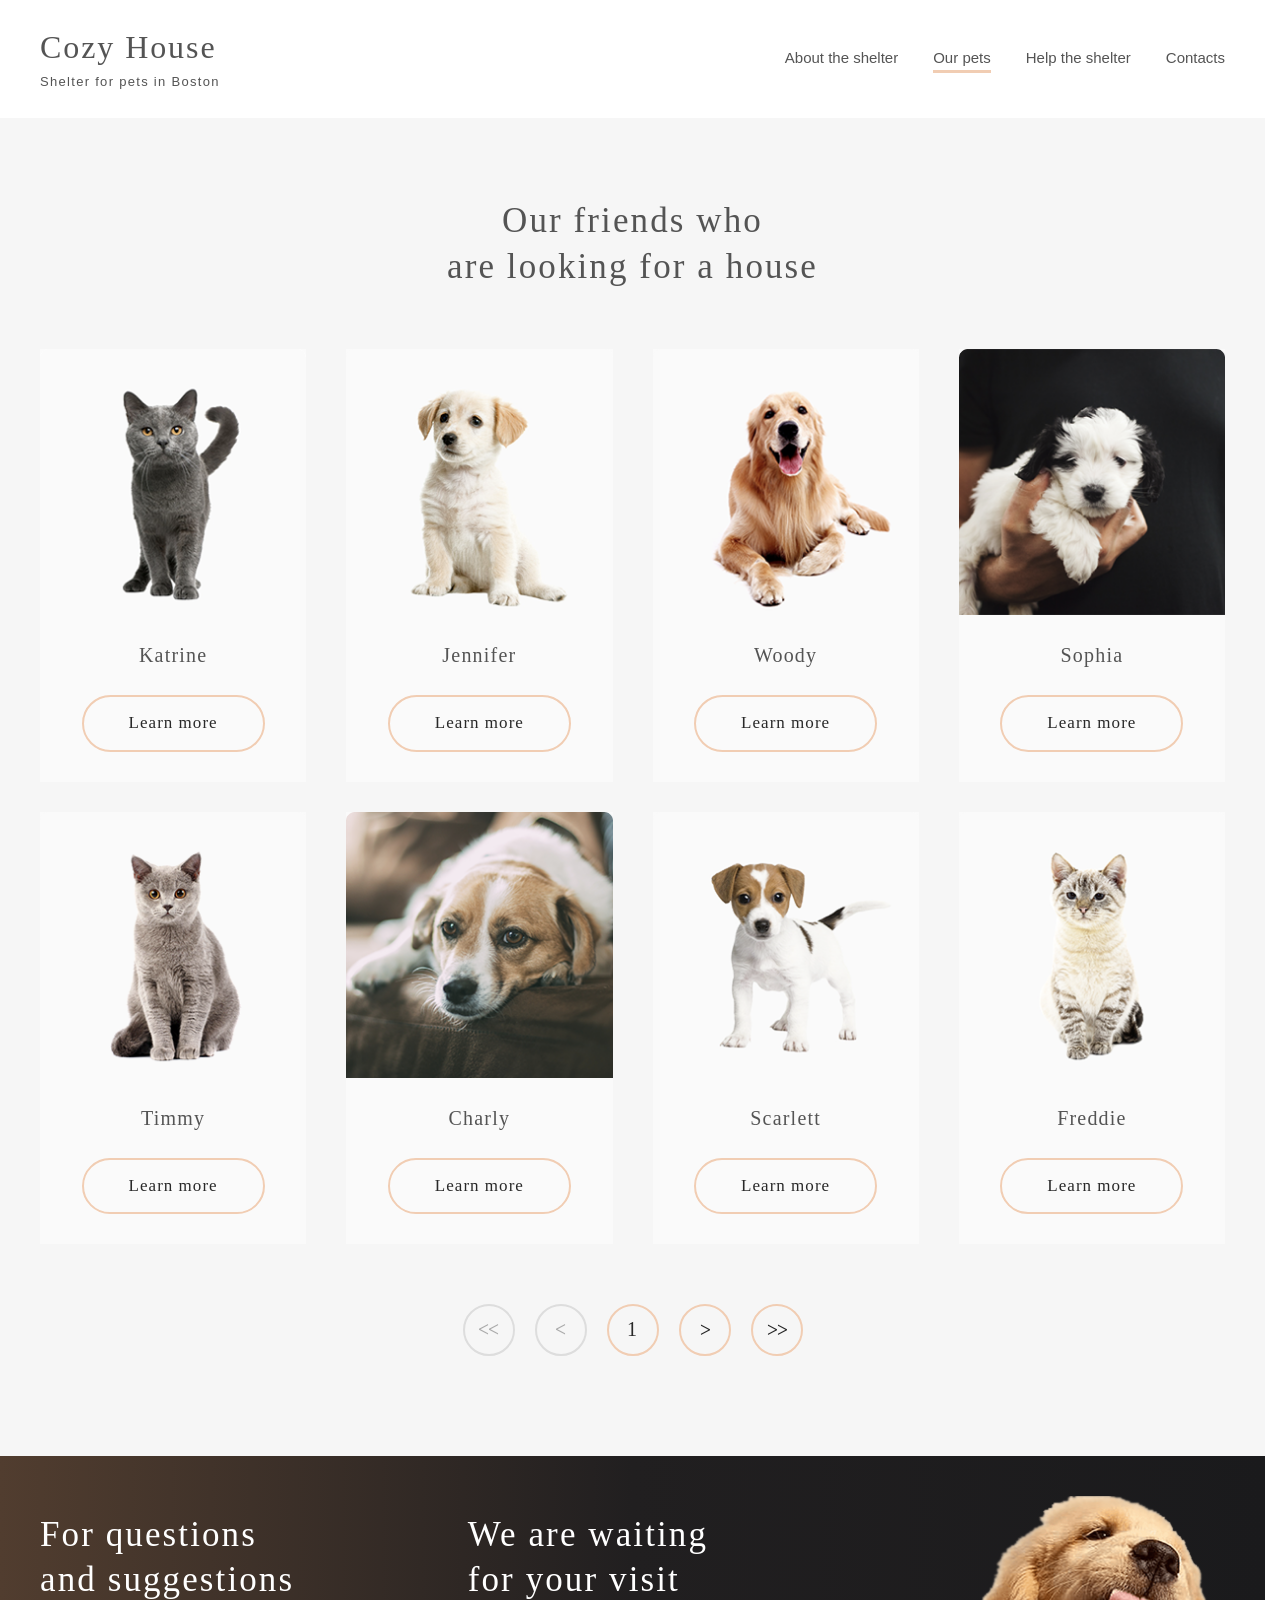
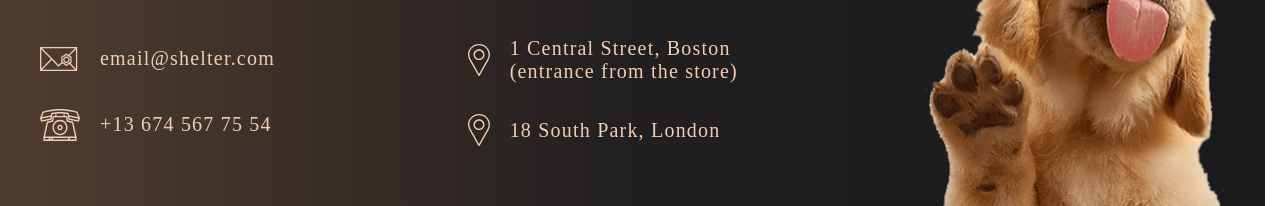
==== pets.html @ a8f91be3 "fix(part1): semantic HTML (Mon, Jun 15, 2026 10:44:38 PM)" ====
<!DOCTYPE html>
<html lang="en" dir="ltr">
<head>
    <meta charset="UTF-8">
    <title>Shelter - Our Pets</title>
    <meta name="description" content="Browse our pets available for adoption at the animal shelter. Meet our dogs, cats, and other animals searching for their forever home.">
    <link rel="stylesheet" href="./css/styles.css">
    <script src="./js/main.js" defer></script>

    <!-- Favicons -->
    <link rel="icon" type="image/png" href="./assets/favicon/favicon-96x96.png" sizes="96x96">
    <link rel="icon" type="image/svg+xml" href="./assets/favicon/favicon.svg">
    <link rel="shortcut icon" href="./assets/favicon/favicon.ico">
    <link rel="apple-touch-icon" sizes="180x180" href="./assets/favicon/apple-touch-icon.png">
    <meta name="apple-mobile-web-app-title" content="Shelter">
    <!--    <link rel="manifest" href="./assets/favicon/site.webmanifest">-->
    <!--    -->
</head>
<body>

<!-- ======== HEADER BEGIN ======== -->
<header class="header header--light">
    <div class="header__container header--padding container ">
        <div>
            <a href="./">
                <h1 class="header__title">Cozy House</h1>
                <p class="header__subtitle">Shelter for pets in Boston</p>
            </a>
        </div>

        <nav class="header__nav">
            <a href="./index.html#about">About the shelter</a>
            <a href="pets.html" aria-current="page">Our pets</a>
            <a href="./index.html#help">Help the shelter</a>
            <a href="./index.html#contacts">Contacts</a>
        </nav>
    </div>
</header>
<!-- ======== HEADER END ======== -->

<main>
    <!-- ======== PETS CONTENT START ======== -->
    <section class="pets">
        <div class="pets__container container">
            <h3 class="pets__title">Our friends who <br> are looking for a house</h3>

            <div class="pets__content">
                <div class="pets__grid pets__grid--4cols">
                    <article class="pet-card">
                        <h2 class="visually-hidden">Katrine</h2>
                        <figure class="pet-card__figure">
                            <img src="./assets/images/pets/pets-katrine.png"
                                 alt="Katrine - a graceful British Shorthair cat"
                                 width="270"
                                 height="270"
                                 loading="lazy"
                                 decoding="async"
                                 class="pet-card__image">
                            <figcaption class="pet-card__name">Katrine</figcaption>
                        </figure>
                        <button class="pet-card__button" type="button">Learn more</button>
                    </article>

                    <article class="pet-card">
                        <h2 class="visually-hidden">Jennifer</h2>
                        <figure class="pet-card__figure">
                            <img src="./assets/images/pets/pets-jennifer.png"
                                 alt="Jennifer - a cheerful and energetic dog"
                                 width="270"
                                 height="270"
                                 loading="lazy"
                                 decoding="async"
                                 class="pet-card__image">
                            <figcaption class="pet-card__name">Jennifer</figcaption>
                        </figure>
                        <button class="pet-card__button" type="button">Learn more</button>
                    </article>

                    <article class="pet-card">
                        <h2 class="visually-hidden">Woody</h2>
                        <figure class="pet-card__figure">
                            <img src="./assets/images/pets/pets-woody.png"
                                 alt="Woody - a friendly and loyal dog"
                                 width="270"
                                 height="270"
                                 loading="lazy"
                                 decoding="async"
                                 class="pet-card__image">
                            <figcaption class="pet-card__name">Woody</figcaption>
                        </figure>
                        <button class="pet-card__button" type="button">Learn more</button>
                    </article>

                    <article class="pet-card">
                        <h2 class="visually-hidden">Sophia</h2>
                        <figure class="pet-card__figure">
                            <img src="./assets/images/pets/dogs-katrine.png"
                                 alt="Sophia - a calm and loving dog"
                                 width="270"
                                 height="270"
                                 loading="lazy"
                                 decoding="async"
                                 class="pet-card__image">
                            <figcaption class="pet-card__name">Sophia</figcaption>
                        </figure>
                        <button class="pet-card__button" type="button">Learn more</button>
                    </article>

                    <article class="pet-card">
                        <h2 class="visually-hidden">Timmy</h2>
                        <figure class="pet-card__figure">
                            <img src="./assets/images/pets/pets-timmy.png"
                                 alt="Timmy - a playful and curious dog"
                                 width="270"
                                 height="270"
                                 loading="lazy"
                                 decoding="async"
                                 class="pet-card__image">
                            <figcaption class="pet-card__name">Timmy</figcaption>
                        </figure>
                        <button class="pet-card__button" type="button">Learn more</button>
                    </article>

                    <article class="pet-card">
                        <h2 class="visually-hidden">Charly</h2>
                        <figure class="pet-card__figure">
                            <img src="./assets/images/pets/pets-charly.png"
                                 alt="Charly - a sweet and gentle dog"
                                 width="270"
                                 height="270"
                                 loading="lazy"
                                 decoding="async"
                                 class="pet-card__image">
                            <figcaption class="pet-card__name">Charly</figcaption>
                        </figure>
                        <button class="pet-card__button" type="button">Learn more</button>
                    </article>

                    <article class="pet-card">
                        <h2 class="visually-hidden">Scarlett</h2>
                        <figure class="pet-card__figure">
                            <img src="./assets/images/pets/pets-scarlet.png"
                                 alt="Scarlet - a beautiful and elegant dog"
                                 width="270"
                                 height="270"
                                 loading="lazy"
                                 decoding="async"
                                 class="pet-card__image">
                            <figcaption class="pet-card__name">Scarlett</figcaption>
                        </figure>
                        <button class="pet-card__button" type="button">Learn more</button>
                    </article>

                    <article class="pet-card">
                        <h2 class="visually-hidden">Freddie</h2>
                        <figure class="pet-card__figure">
                            <img src="./assets/images/pets/cats-katrine.png"
                                 alt="Freddie - a mischievous and fun-loving cat"
                                 width="270"
                                 height="270"
                                 loading="lazy"
                                 decoding="async"
                                 class="pet-card__image">
                            <figcaption class="pet-card__name">Freddie</figcaption>
                        </figure>
                        <button class="pet-card__button" type="button">Learn more</button>
                    </article>
                </div>
            </div>

            <div class="pets__pagination">
                <!-- button pagination left (double arrow) -->
                <button class="arrow-btn" type="button" disabled aria-label="First page">
                    <svg class="icon" width="10" height="11" aria-hidden="true">
                        <use href="./assets/icons/sprite.svg#arrow2"></use>
                    </svg>
                    <svg class="icon" width="10" height="11" aria-hidden="true">
                        <use href="./assets/icons/sprite.svg#arrow2"></use>
                    </svg>
                </button>

                <!-- button pagination left (one arrow) -->
                <button class="arrow-btn" type="button" disabled aria-label="Previous page">
                    <svg class="icon" width="10" height="11" aria-hidden="true">
                        <use href="./assets/icons/sprite.svg#arrow2"></use>
                    </svg>
                </button>

                <!-- button pagination number -->
                <button class="arrow-btn pets__pagination--text" type="button" aria-label="Page 1">1</button>

                <!-- button pagination right (first arrow) -->
                <button class="arrow-btn" type="button" aria-label="Next page">
                    <svg class="icon icon--arrow-right" width="10" height="11" aria-hidden="true">
                        <use href="./assets/icons/sprite.svg#arrow2"></use>
                    </svg>
                </button>

                <!-- button pagination right (double arrow) -->
                <button class="arrow-btn" type="button" aria-label="Last page">
                    <svg class="icon icon--arrow-right" width="10" height="11" aria-hidden="true">
                        <use href="./assets/icons/sprite.svg#arrow2"></use>
                    </svg>
                    <svg class="icon icon--arrow-right" width="10" height="11" aria-hidden="true">
                        <use href="./assets/icons/sprite.svg#arrow2"></use>
                    </svg>
                </button>
            </div>
        </div>
    </section>
    <!-- ======== PETS CONTENT END ======== -->
</main>

<!-- ======== FOOTER START ======== -->
<footer id="contacts" class="footer gradient--footer">
    <div class="footer__container container">
        <!-- COLUMN 1: QUESTION AND OFFERS START -->
        <div class="footer__column">
            <h3 class="footer__title">For questions <br> and suggestions</h3>
            <ul class="footer__contact-list">
                <li class="footer__contact-item">
                    <svg class="footer__icon" width="40" height="32" aria-hidden="true" focusable="false">
                        <use href="./assets/icons/sprite.svg#email"></use>
                    </svg>
                    <a href="mailto:email@shelter.com" class="footer__link">email@shelter.com</a>
                </li>
                <li class="footer__contact-item">
                    <svg class="footer__icon" width="40" height="32" aria-hidden="true" focusable="false">
                        <use href="./assets/icons/sprite.svg#phone"></use>
                    </svg>
                    <a href="tel:+136745677554" class="footer__link">+13 674 567 75 54</a>
                </li>
            </ul>
        </div>
        <!-- COLUMN 1: QUESTION AND OFFERS END -->

        <!-- COLUMN 2: ADDRESS START -->
        <div class="footer__column">
            <h3 class="footer__title">We are waiting <br> for your visit</h3>
            <ul class="footer__contact-list">
                <li class="footer__contact-item">
                    <svg class="footer__icon" width="22" height="32" aria-hidden="true" focusable="false">
                        <use href="./assets/icons/sprite.svg#pin"></use>
                    </svg>
                    <address class="footer__address">
                        <a href="https://maps.google.com/?q=1+Central+Street+Boston" target="_blank"
                           rel="noopener noreferrer">
                            1 Central Street, Boston <br> (entrance from the store)
                        </a>
                    </address>
                </li>
                <li class="footer__contact-item">
                    <svg class="footer__icon" width="22" height="32" aria-hidden="true" focusable="false">
                        <use href="./assets/icons/sprite.svg#pin"></use>
                    </svg>
                    <address class="footer__address">
                        <a href="https://maps.google.com/?q=18+South+Park+London" target="_blank"
                           rel="noopener noreferrer">
                            18 South Park, London
                        </a>
                    </address>
                </li>
            </ul>
        </div>
        <!-- COLUMN 2: ADDRESS END -->

        <!-- COLUMN 3: IMAGE START -->
        <div class="footer__image">
            <img src="./assets/images/footer/footer-puppy.png"
                 alt="A cute puppy"
                 width="300"
                 height="310"
                 loading="lazy"
                 decoding="async">
        </div>
        <!-- COLUMN 3: IMAGE END -->
    </div>
</footer>
<!-- ======== FOOTER END ======== -->
</body>
</html>
---- css/styles.css ----
@import url('./base/reset.css');
@import url('./base/variables.css');
@import url('./base/typography.css');
@import url('./components/button.css');
@import url('./components/icon.css');
@import url('./components/container.css');
@import url('./components/header.css');
@import url('./components/hero.css');
@import url('./components/about.css');
@import url('./components/pets.css');
@import url('./components/help.css');
@import url('./components/donation.css');
@import url('./components/footer.css');
/*@import url('media.css');*/

.visually-hidden {
    position: absolute;
    width: 1px;
    height: 1px;
    margin: -1px;
    padding: 0;
    border: 0;
    clip: rect(0, 0, 0, 0);
    overflow: hidden;
}
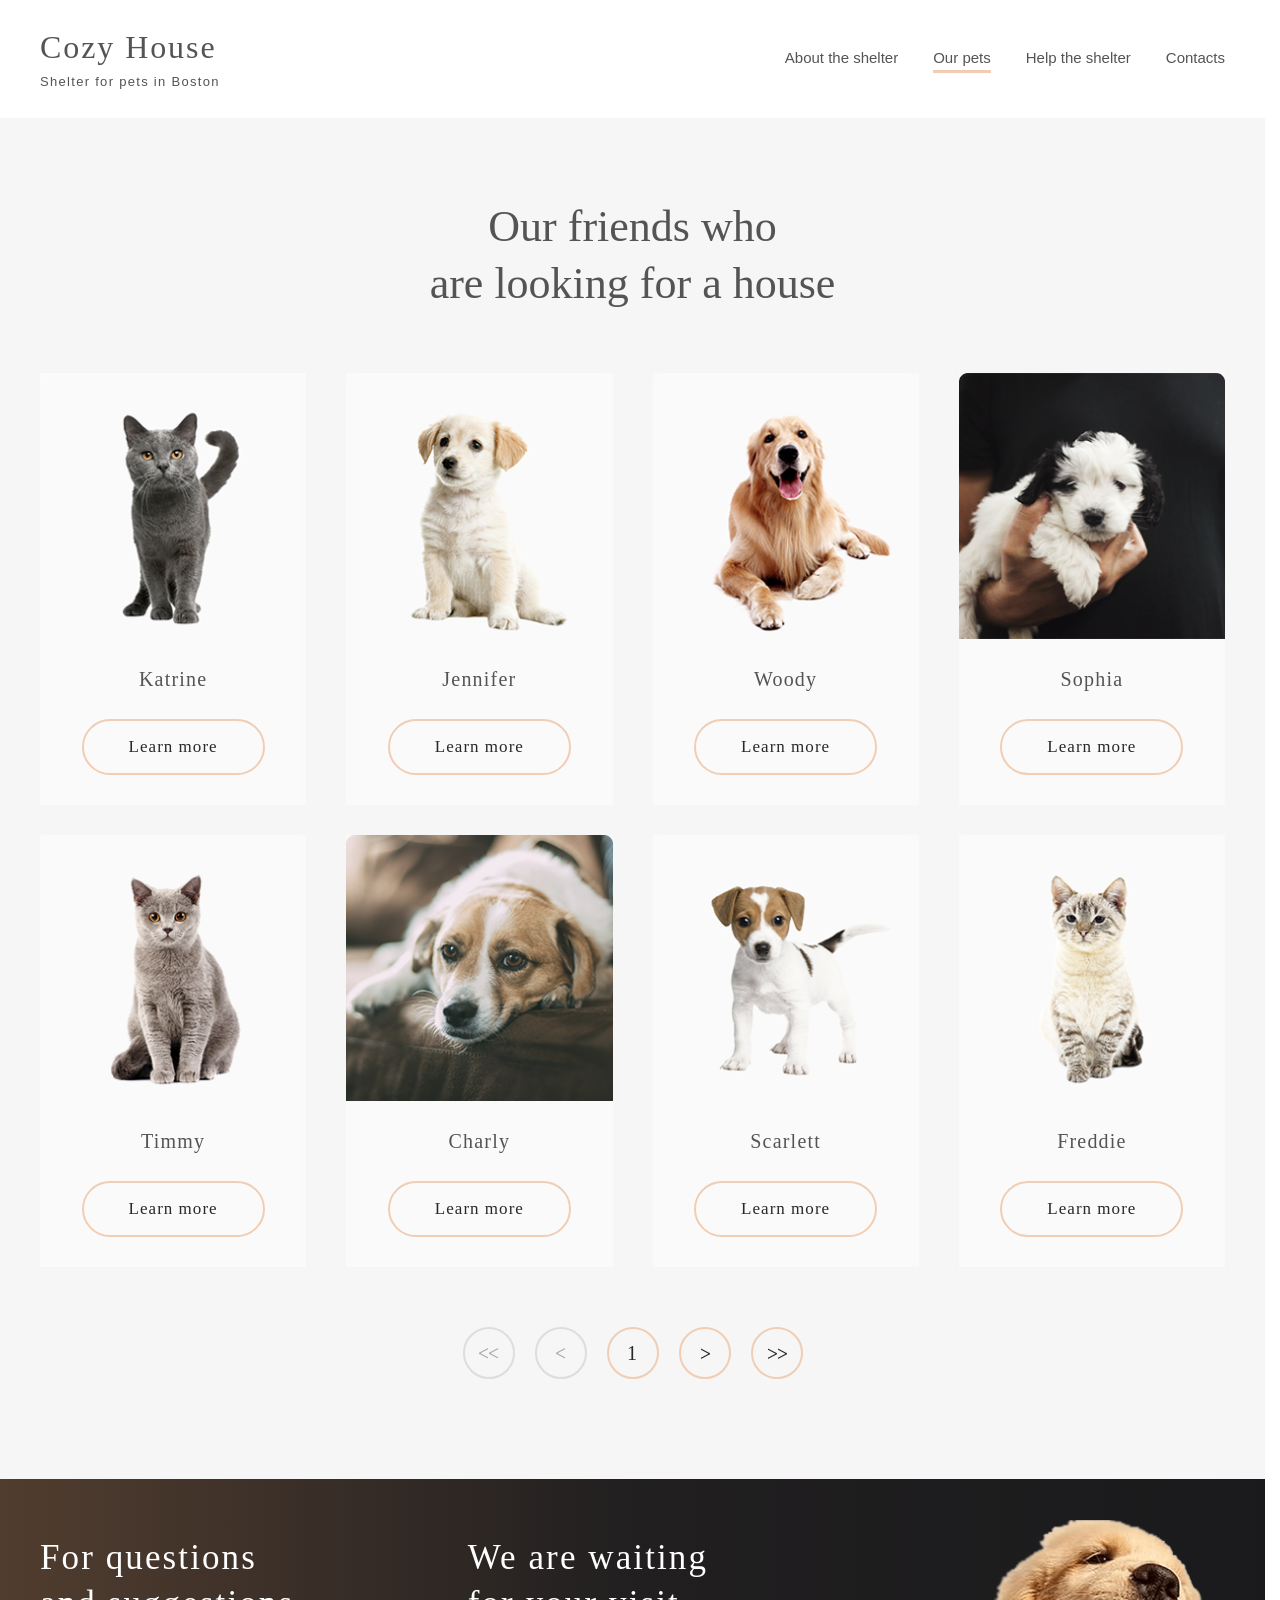
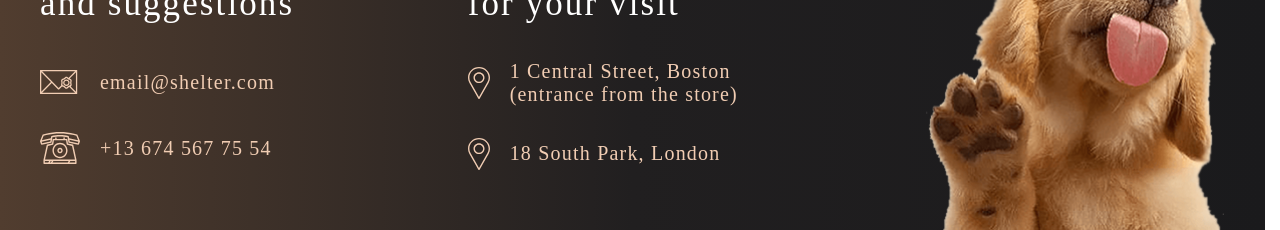
==== commit 98058b35: "css(part1): add title modify dark  (Mon, Jun 15, 2026 10:52:15 PM)" ====
--- a/pets.html
+++ b/pets.html
@@ -42,7 +42,7 @@
     <!-- ======== PETS CONTENT START ======== -->
     <section class="pets">
         <div class="pets__container container">
-            <h3 class="pets__title">Our friends who <br> are looking for a house</h3>
+            <h2 class="pets__title pets__title--dark">Our friends who <br> are looking for a house</h2>
 
             <div class="pets__content">
                 <div class="pets__grid pets__grid--4cols">
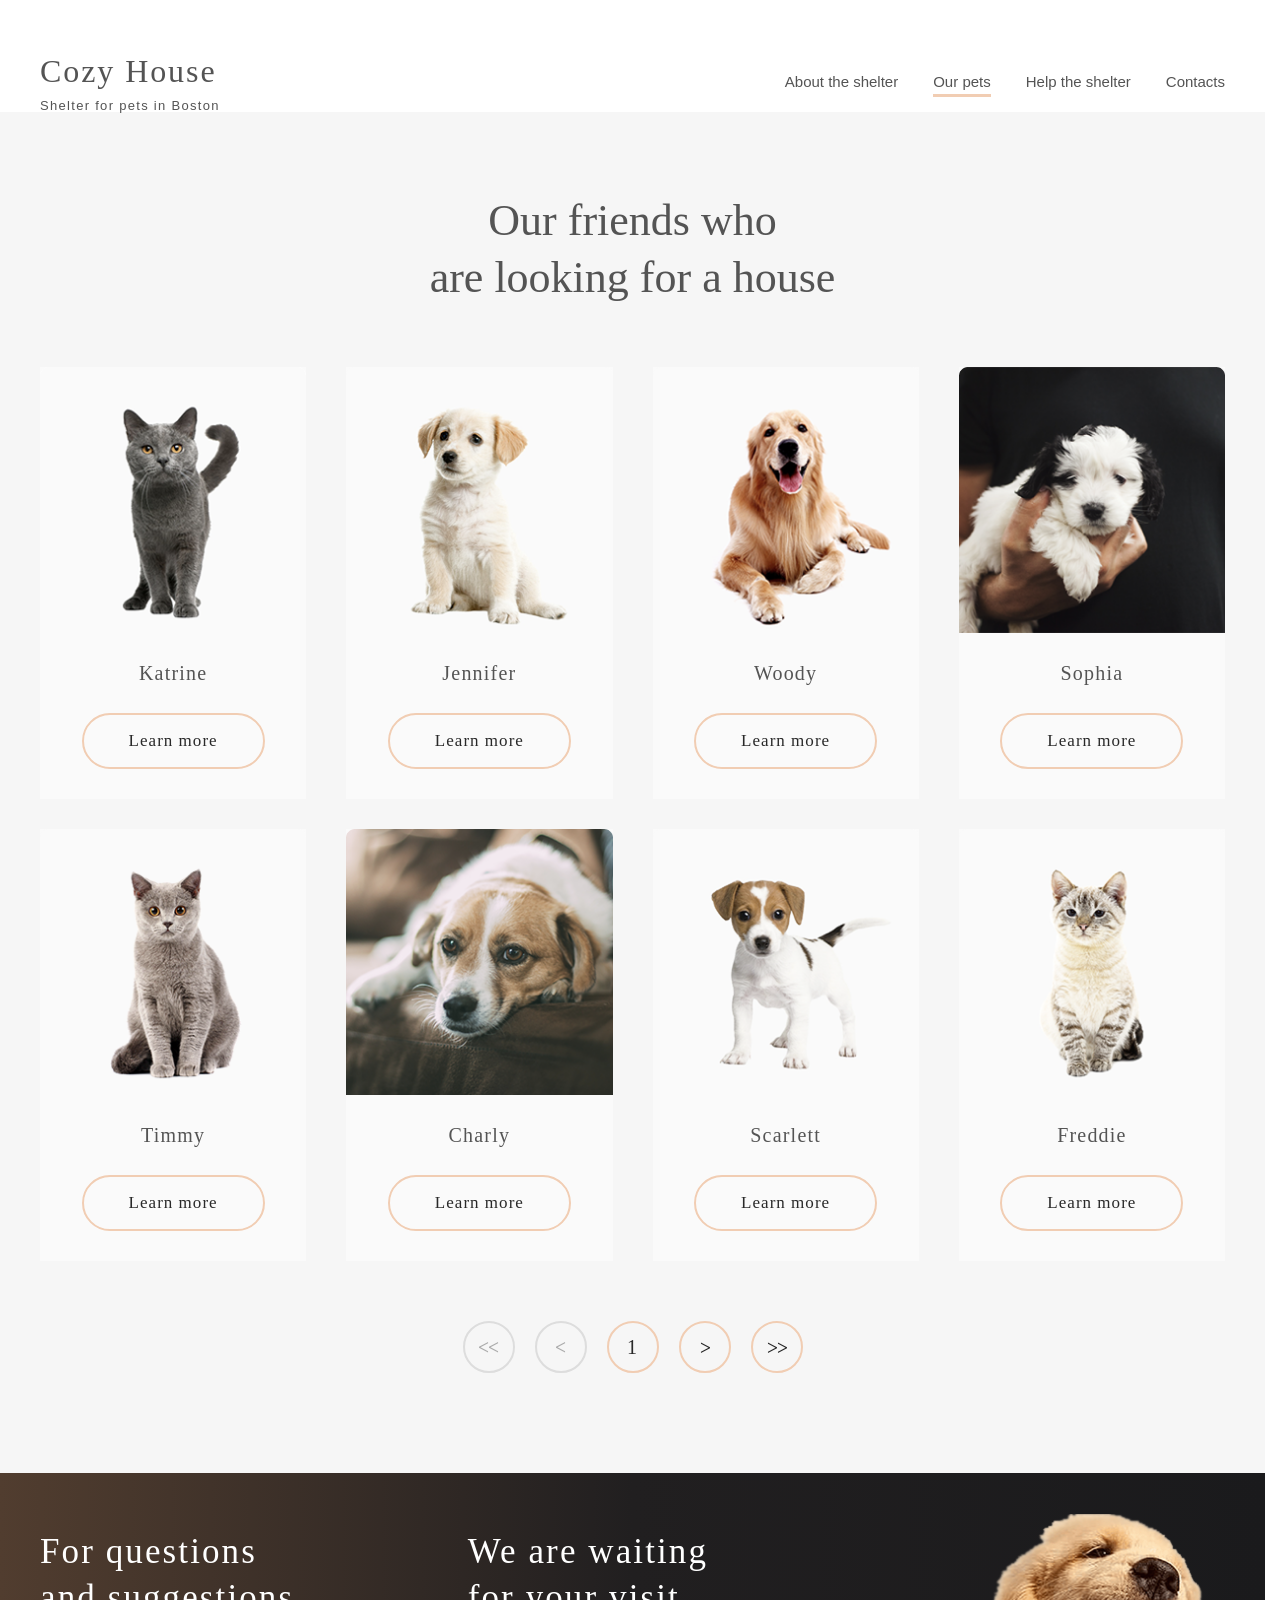
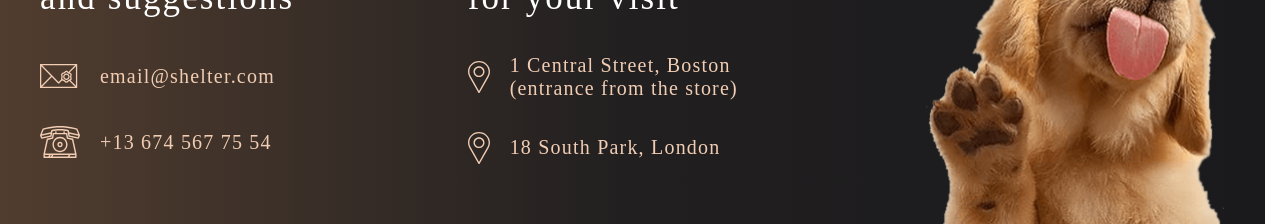
==== commit 4bfc2c26: "feat(shelter2/header): add mobile-first responsive header (Sat, Jun 20, 2026 03:04:06 PM)" ====
--- a/pets.html
+++ b/pets.html
@@ -18,9 +18,11 @@
 </head>
 <body>
 
-<!-- ======== HEADER BEGIN ======== -->
+<!-- ======== HEADER BEGIN ======== -->q
 <header class="header header--light">
-    <div class="header__container header--padding container ">
+    
+    <!-- Logo-->
+    <div class="header__container header--padding">
         <div>
             <a href="./">
                 <h1 class="header__title">Cozy House</h1>
@@ -28,6 +30,17 @@
             </a>
         </div>
 
+        <!-- Burger menu -->
+        <button class="hamburger"
+                aria-label="Toggle navigation menu"
+                aria-expanded="false"
+                aria-controls="primary-navigation">
+            <span class="hamburger-box">
+                <span class="hamburger-inner"></span>
+             </span>
+        </button>
+
+        <!-- Navigation-->
         <nav class="header__nav">
             <a href="./index.html#about">About the shelter</a>
             <a href="pets.html" aria-current="page">Our pets</a>
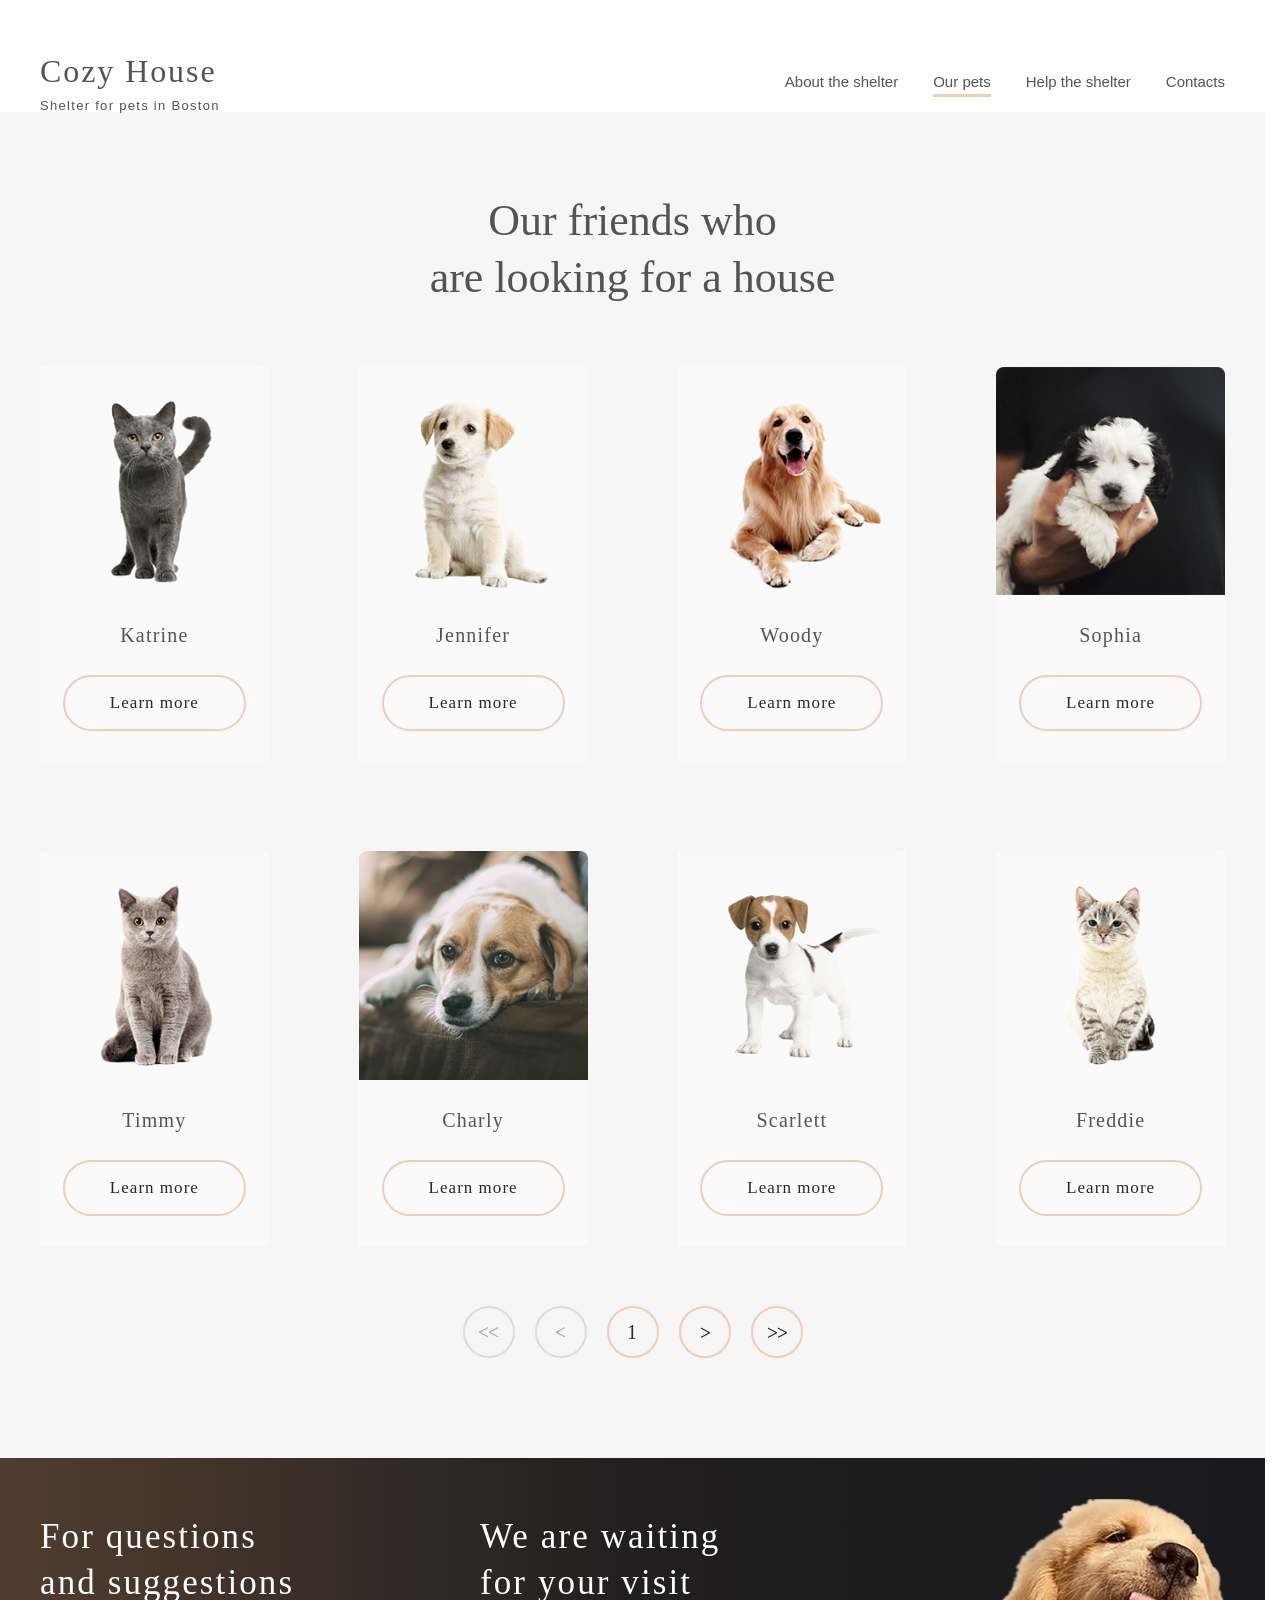
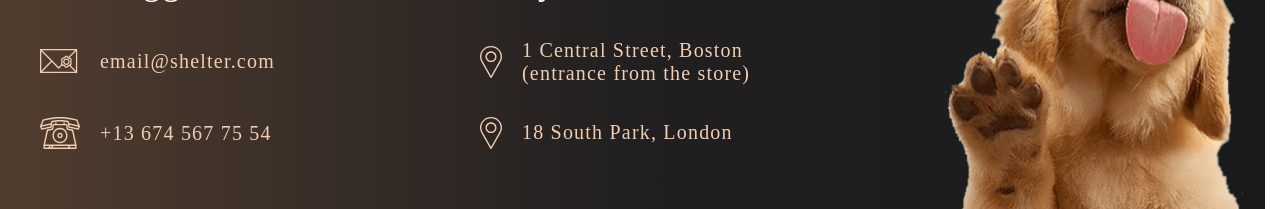
==== commit a2268171: "feat(shelter2/page-pets): add mobile-first responsive page-pets  (Tue, Jun 23, 2026 01:15:20 AM)" ====
--- a/pets.html
+++ b/pets.html
@@ -2,6 +2,7 @@
 <html lang="en" dir="ltr">
 <head>
     <meta charset="UTF-8">
+    <meta name="viewport" content="width=device-width, initial-scale=1.0">
     <title>Shelter - Our Pets</title>
     <meta name="description" content="Browse our pets available for adoption at the animal shelter. Meet our dogs, cats, and other animals searching for their forever home.">
     <link rel="stylesheet" href="./css/styles.css">
@@ -58,7 +59,7 @@
             <h2 class="pets__title pets__title--dark">Our friends who <br> are looking for a house</h2>
 
             <div class="pets__content">
-                <div class="pets__grid pets__grid--4cols">
+                <div class="page-pets__grid">
                     <article class="pet-card">
                         <h2 class="visually-hidden">Katrine</h2>
                         <figure class="pet-card__figure">
--- a/css/styles.css
+++ b/css/styles.css
@@ -11,7 +11,7 @@
 @import url('./components/help.css');
 @import url('./components/donation.css');
 @import url('./components/footer.css');
-/*@import url('media.css');*/
+@import url('./components/page-pets.css');
 
 .visually-hidden {
     position: absolute;
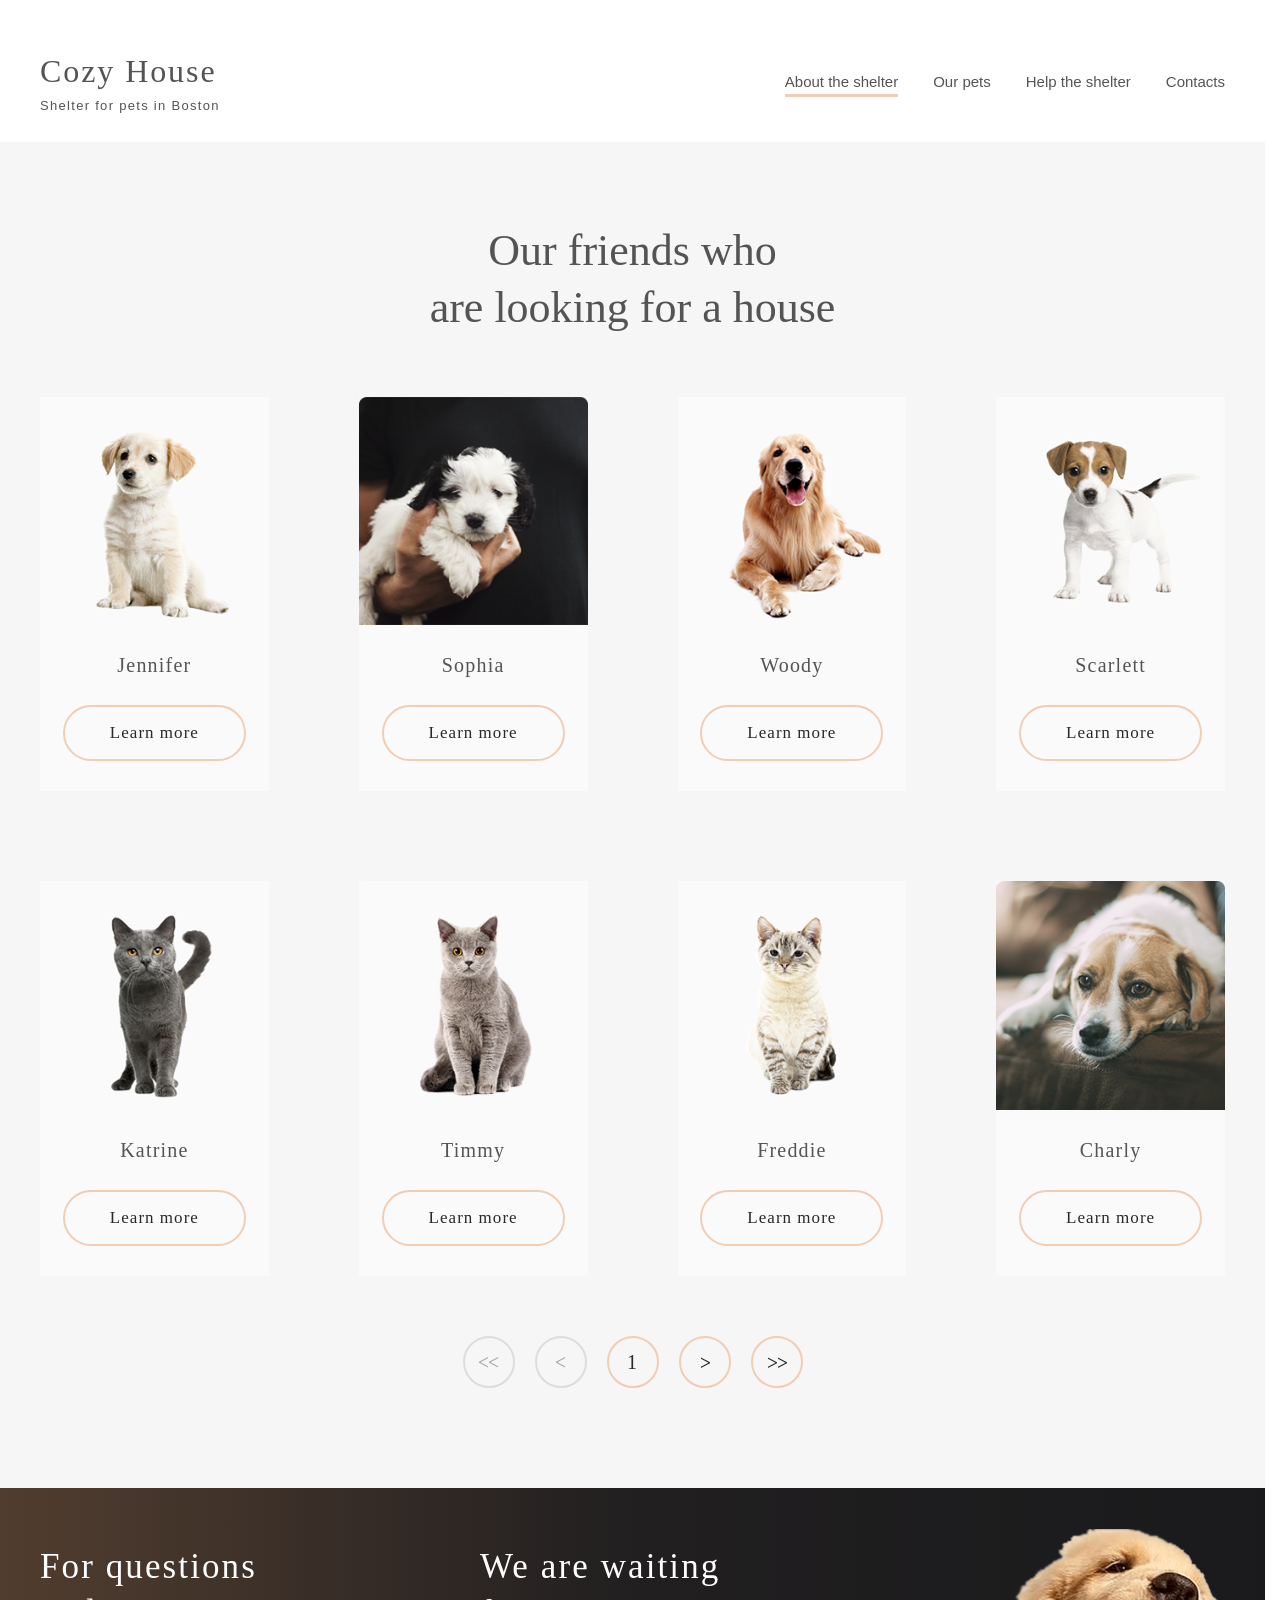
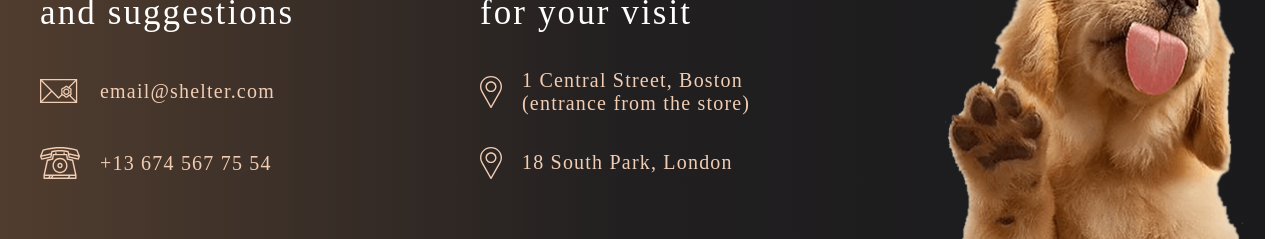
==== commit 091ad88b: "feat(shelter3): add popup  (Sun, Jun 28, 2026 08:55:03 PM)" ====
--- a/pets.html
+++ b/pets.html
@@ -16,13 +16,12 @@
     <meta name="apple-mobile-web-app-title" content="Shelter">
     <!--    <link rel="manifest" href="./assets/favicon/site.webmanifest">-->
     <!--    -->
+    <script type="module" src="./js/main.js" defer></script>
 </head>
-<body>
+<body class="page">
 
 <!-- ======== HEADER BEGIN ======== -->q
 <header class="header header--light">
-    
-    <!-- Logo-->
     <div class="header__container header--padding">
         <div>
             <a href="./">
@@ -42,11 +41,11 @@
         </button>
 
         <!-- Navigation-->
-        <nav class="header__nav">
-            <a href="./index.html#about">About the shelter</a>
-            <a href="pets.html" aria-current="page">Our pets</a>
-            <a href="./index.html#help">Help the shelter</a>
-            <a href="./index.html#contacts">Contacts</a>
+        <nav id="primary-navigation" class="header__nav">
+            <a href="#about" aria-current="page">About the shelter</a>
+            <a href="pets.html">Our pets</a>
+            <a href="#help">Help the shelter</a>
+            <a href="#contacts">Contacts</a>
         </nav>
     </div>
 </header>
@@ -59,126 +58,7 @@
             <h2 class="pets__title pets__title--dark">Our friends who <br> are looking for a house</h2>
 
             <div class="pets__content">
-                <div class="page-pets__grid">
-                    <article class="pet-card">
-                        <h2 class="visually-hidden">Katrine</h2>
-                        <figure class="pet-card__figure">
-                            <img src="./assets/images/pets/pets-katrine.png"
-                                 alt="Katrine - a graceful British Shorthair cat"
-                                 width="270"
-                                 height="270"
-                                 loading="lazy"
-                                 decoding="async"
-                                 class="pet-card__image">
-                            <figcaption class="pet-card__name">Katrine</figcaption>
-                        </figure>
-                        <button class="pet-card__button" type="button">Learn more</button>
-                    </article>
-
-                    <article class="pet-card">
-                        <h2 class="visually-hidden">Jennifer</h2>
-                        <figure class="pet-card__figure">
-                            <img src="./assets/images/pets/pets-jennifer.png"
-                                 alt="Jennifer - a cheerful and energetic dog"
-                                 width="270"
-                                 height="270"
-                                 loading="lazy"
-                                 decoding="async"
-                                 class="pet-card__image">
-                            <figcaption class="pet-card__name">Jennifer</figcaption>
-                        </figure>
-                        <button class="pet-card__button" type="button">Learn more</button>
-                    </article>
-
-                    <article class="pet-card">
-                        <h2 class="visually-hidden">Woody</h2>
-                        <figure class="pet-card__figure">
-                            <img src="./assets/images/pets/pets-woody.png"
-                                 alt="Woody - a friendly and loyal dog"
-                                 width="270"
-                                 height="270"
-                                 loading="lazy"
-                                 decoding="async"
-                                 class="pet-card__image">
-                            <figcaption class="pet-card__name">Woody</figcaption>
-                        </figure>
-                        <button class="pet-card__button" type="button">Learn more</button>
-                    </article>
-
-                    <article class="pet-card">
-                        <h2 class="visually-hidden">Sophia</h2>
-                        <figure class="pet-card__figure">
-                            <img src="./assets/images/pets/dogs-katrine.png"
-                                 alt="Sophia - a calm and loving dog"
-                                 width="270"
-                                 height="270"
-                                 loading="lazy"
-                                 decoding="async"
-                                 class="pet-card__image">
-                            <figcaption class="pet-card__name">Sophia</figcaption>
-                        </figure>
-                        <button class="pet-card__button" type="button">Learn more</button>
-                    </article>
-
-                    <article class="pet-card">
-                        <h2 class="visually-hidden">Timmy</h2>
-                        <figure class="pet-card__figure">
-                            <img src="./assets/images/pets/pets-timmy.png"
-                                 alt="Timmy - a playful and curious dog"
-                                 width="270"
-                                 height="270"
-                                 loading="lazy"
-                                 decoding="async"
-                                 class="pet-card__image">
-                            <figcaption class="pet-card__name">Timmy</figcaption>
-                        </figure>
-                        <button class="pet-card__button" type="button">Learn more</button>
-                    </article>
-
-                    <article class="pet-card">
-                        <h2 class="visually-hidden">Charly</h2>
-                        <figure class="pet-card__figure">
-                            <img src="./assets/images/pets/pets-charly.png"
-                                 alt="Charly - a sweet and gentle dog"
-                                 width="270"
-                                 height="270"
-                                 loading="lazy"
-                                 decoding="async"
-                                 class="pet-card__image">
-                            <figcaption class="pet-card__name">Charly</figcaption>
-                        </figure>
-                        <button class="pet-card__button" type="button">Learn more</button>
-                    </article>
-
-                    <article class="pet-card">
-                        <h2 class="visually-hidden">Scarlett</h2>
-                        <figure class="pet-card__figure">
-                            <img src="./assets/images/pets/pets-scarlet.png"
-                                 alt="Scarlet - a beautiful and elegant dog"
-                                 width="270"
-                                 height="270"
-                                 loading="lazy"
-                                 decoding="async"
-                                 class="pet-card__image">
-                            <figcaption class="pet-card__name">Scarlett</figcaption>
-                        </figure>
-                        <button class="pet-card__button" type="button">Learn more</button>
-                    </article>
-
-                    <article class="pet-card">
-                        <h2 class="visually-hidden">Freddie</h2>
-                        <figure class="pet-card__figure">
-                            <img src="./assets/images/pets/cats-katrine.png"
-                                 alt="Freddie - a mischievous and fun-loving cat"
-                                 width="270"
-                                 height="270"
-                                 loading="lazy"
-                                 decoding="async"
-                                 class="pet-card__image">
-                            <figcaption class="pet-card__name">Freddie</figcaption>
-                        </figure>
-                        <button class="pet-card__button" type="button">Learn more</button>
-                    </article>
+                <div class="page-pets__grid ">
                 </div>
             </div>
 
@@ -291,5 +171,13 @@
     </div>
 </footer>
 <!-- ======== FOOTER END ======== -->
+
+<!-- ======== POPUP START ======== -->
+<dialog id="pet-popup" class="popup">
+    <button class="popup__close" aria-label="Close popup">✕</button>
+    <div class="popup__container">
+    </div>
+</dialog>
+<!-- ======== POPUP END ======== -->
 </body>
 </html>
--- a/css/styles.css
+++ b/css/styles.css
@@ -1,25 +1,22 @@
 @import url('./base/reset.css');
 @import url('./base/variables.css');
 @import url('./base/typography.css');
-@import url('./components/button.css');
-@import url('./components/icon.css');
-@import url('./components/container.css');
-@import url('./components/header.css');
-@import url('./components/hero.css');
-@import url('./components/about.css');
-@import url('./components/pets.css');
-@import url('./components/help.css');
-@import url('./components/donation.css');
-@import url('./components/footer.css');
-@import url('./components/page-pets.css');
+@import url('./base/utilities.css');
 
-.visually-hidden {
-    position: absolute;
-    width: 1px;
-    height: 1px;
-    margin: -1px;
-    padding: 0;
-    border: 0;
-    clip: rect(0, 0, 0, 0);
-    overflow: hidden;
-}
+@import url('./blocks/page.css');
+@import url('./blocks/container.css');
+@import url('./blocks/gradient.css');
+
+@import url('./blocks/button.css');
+@import url('./blocks/popup.css');
+@import url('./blocks/icon.css');
+
+@import url('./blocks/header.css');
+@import url('./blocks/hero.css');
+@import url('./blocks/about.css');
+@import url('./blocks/pets.css');
+@import url('./blocks/help.css');
+@import url('./blocks/donation.css');
+@import url('./blocks/footer.css');
+
+@import url('./blocks/page-pets.css');
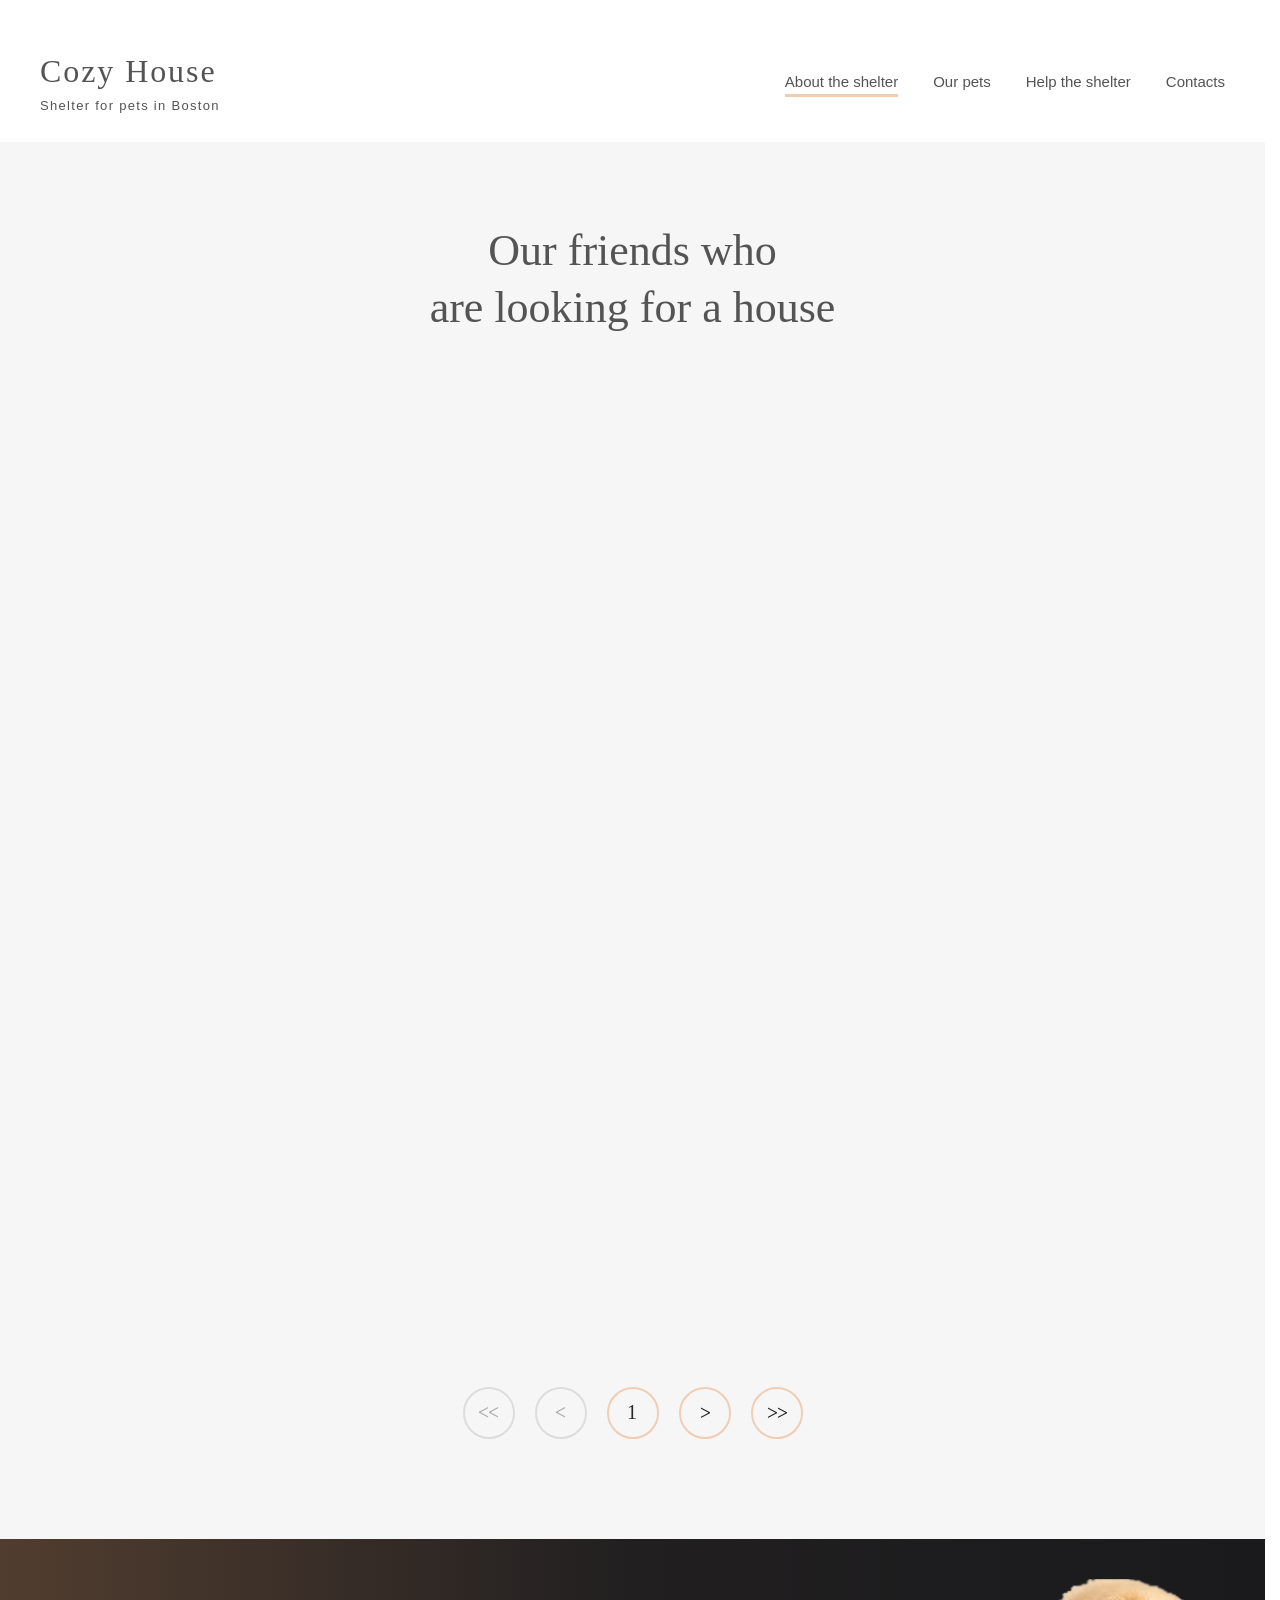
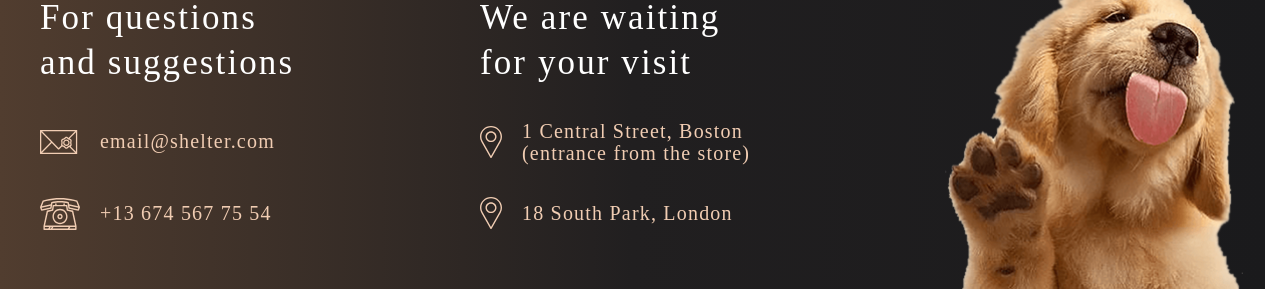
==== commit 1946ca51: "feat(shelter3): add pagination  (Sun, Jun 28, 2026 10:05:23 PM)" ====
--- a/pets.html
+++ b/pets.html
@@ -15,7 +15,6 @@
     <link rel="apple-touch-icon" sizes="180x180" href="./assets/favicon/apple-touch-icon.png">
     <meta name="apple-mobile-web-app-title" content="Shelter">
     <!--    <link rel="manifest" href="./assets/favicon/site.webmanifest">-->
-    <!--    -->
     <script type="module" src="./js/main.js" defer></script>
 </head>
 <body class="page">
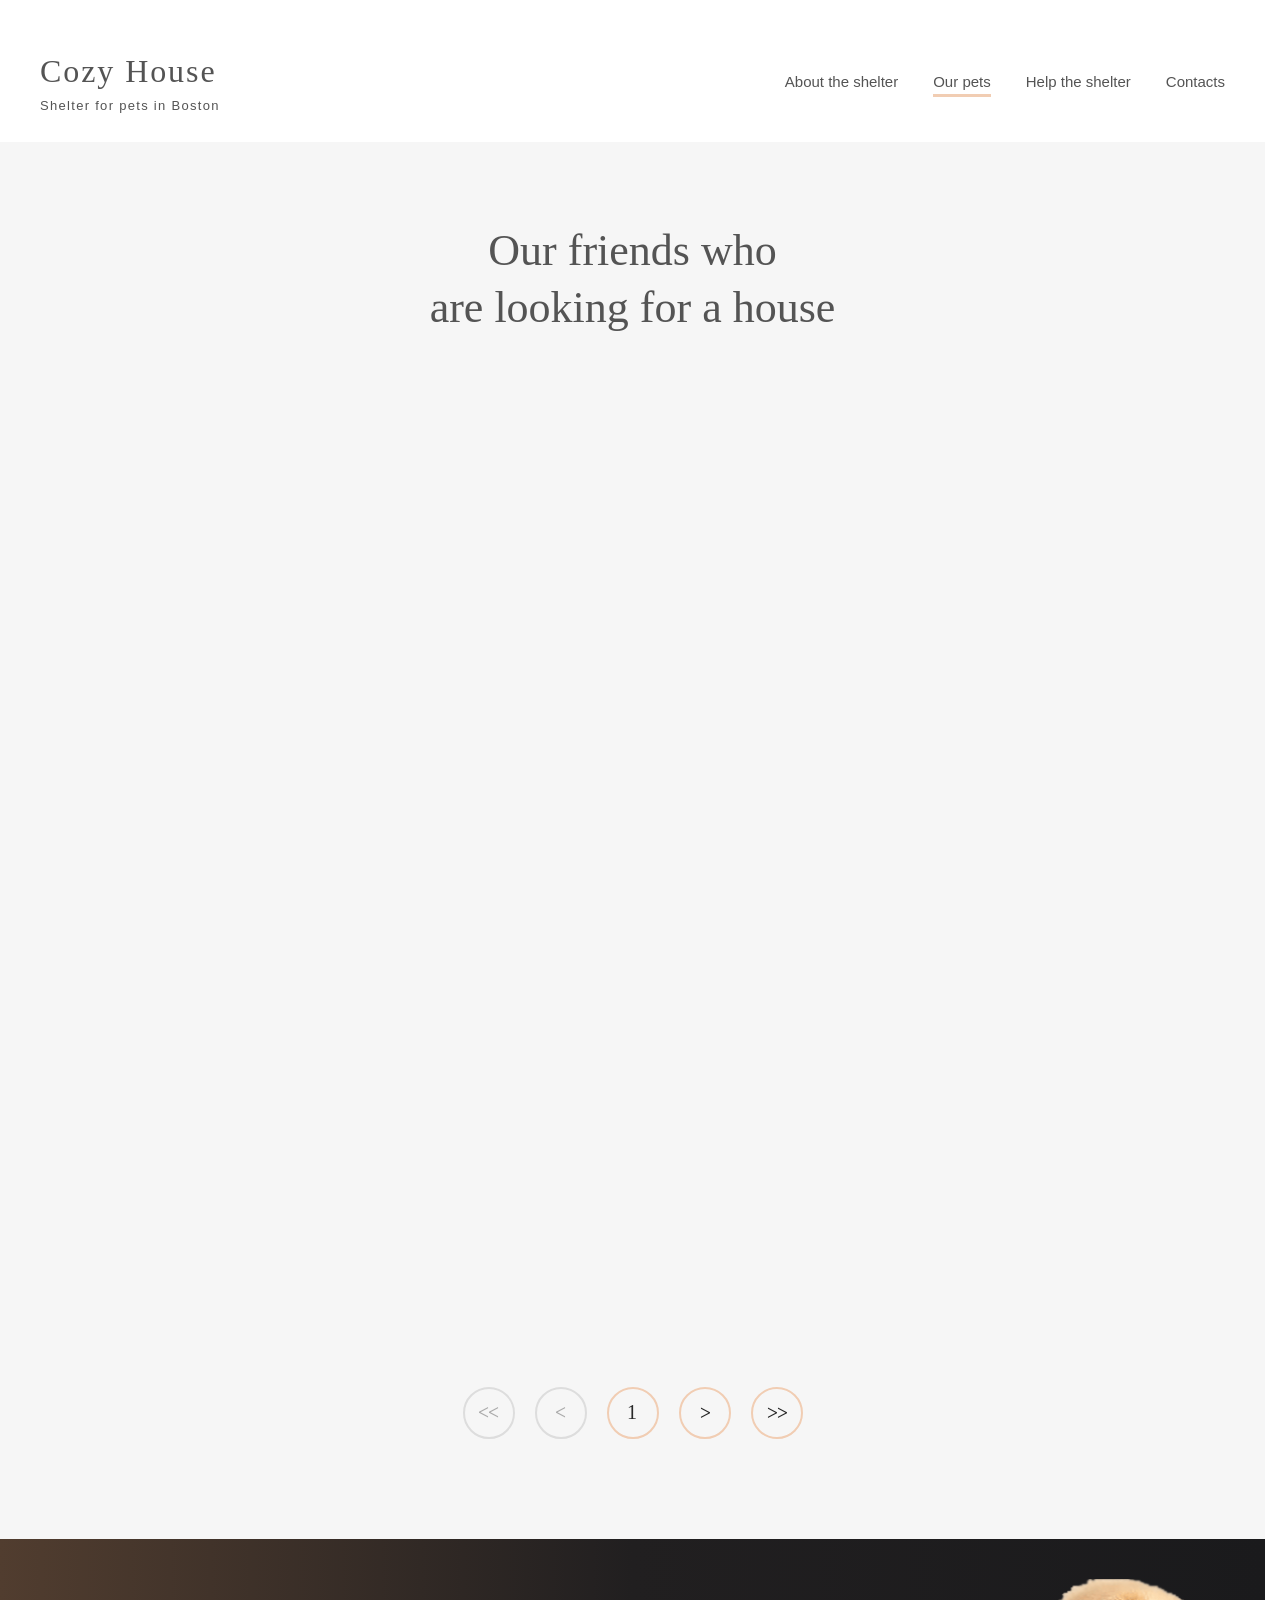
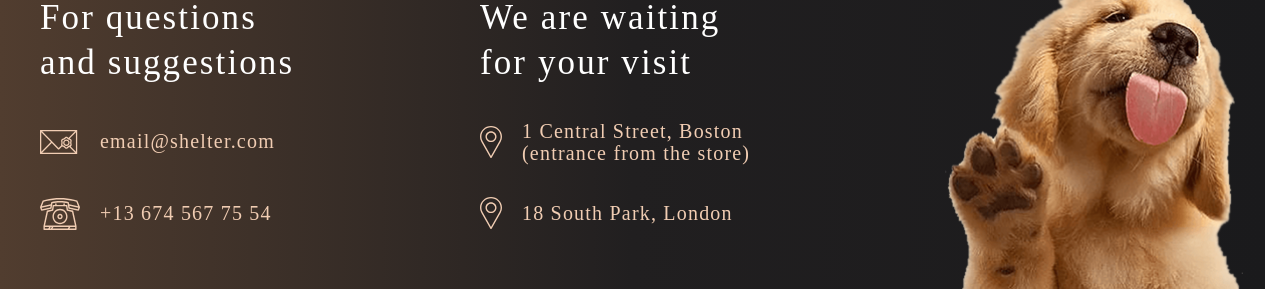
==== commit 9f6b8939: "fix: improve slider and pagination logic  (Sun, Jun 28, 2026 10:46:56 PM)" ====
--- a/pets.html
+++ b/pets.html
@@ -41,8 +41,8 @@
 
         <!-- Navigation-->
         <nav id="primary-navigation" class="header__nav">
-            <a href="#about" aria-current="page">About the shelter</a>
-            <a href="pets.html">Our pets</a>
+            <a href="#about">About the shelter</a>
+            <a href="pets.html" aria-current="page">Our pets</a>
             <a href="#help">Help the shelter</a>
             <a href="#contacts">Contacts</a>
         </nav>
